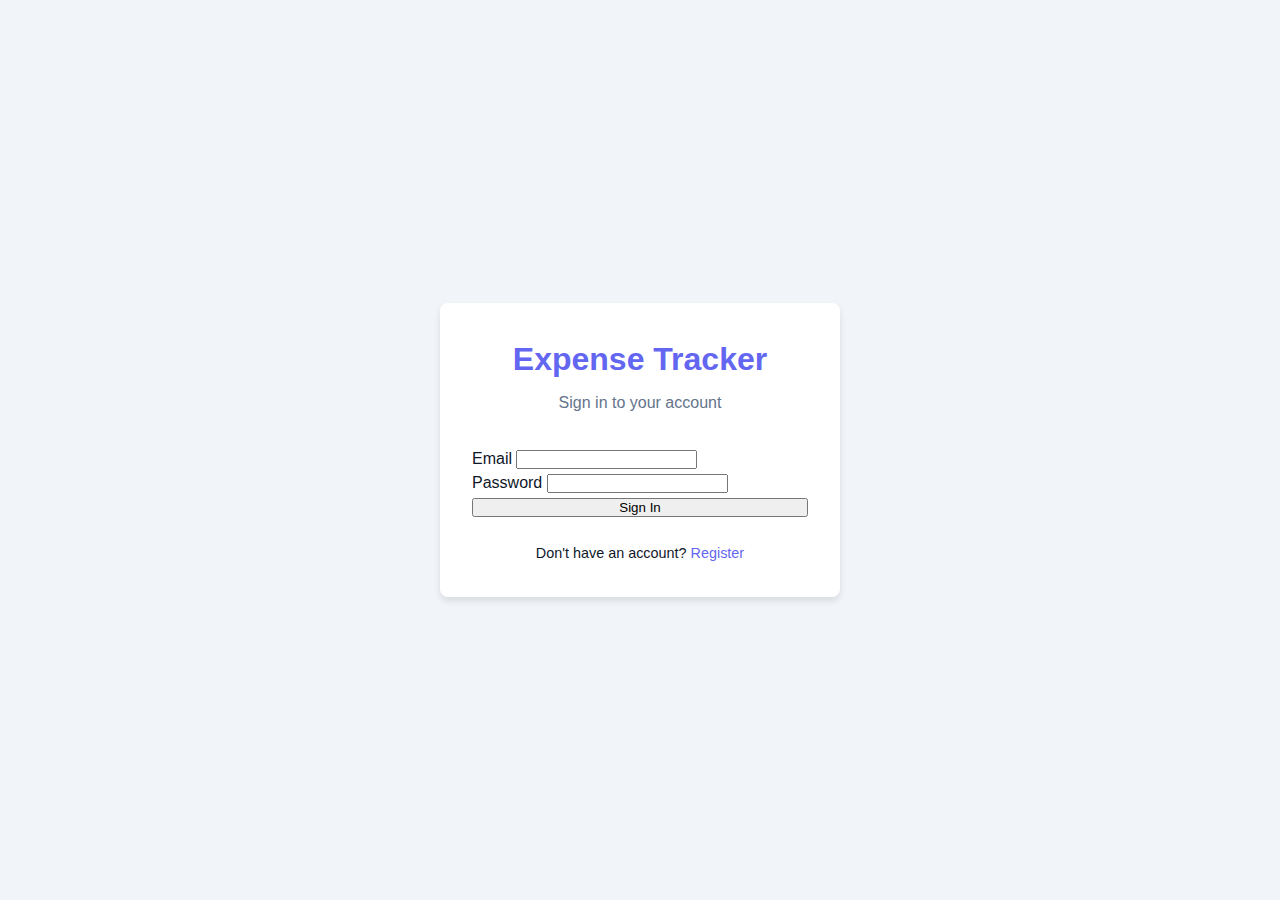
==== login.html @ 9810cb58 "Add settings, login/register, and profile pages" ====
<!DOCTYPE html>
<html lang="en">
<head>
  <meta charset="UTF-8">
  <meta name="viewport" content="width=device-width, initial-scale=1.0">
  <title>Login - Expense Tracker</title>
  <link rel="stylesheet" href="https://cdnjs.cloudflare.com/ajax/libs/font-awesome/6.4.0/css/all.min.css">
  <link rel="stylesheet" href="css/styles.css">
  <link rel="stylesheet" href="css/auth.css">
</head>
<body>
  <div class="auth-container">
    <div class="auth-card">
      <div class="auth-header">
        <h1>Expense Tracker</h1>
        <p>Sign in to your account</p>
      </div>
      <form id="login-form">
        <div class="form-group">
          <label for="email">Email</label>
          <input type="email" id="email" required>
        </div>
        <div class="form-group">
          <label for="password">Password</label>
          <input type="password" id="password" required>
        </div>
        <div class="form-actions">
          <button type="submit" class="btn btn-primary btn-block">Sign In</button>
        </div>
      </form>
      <div class="auth-footer">
        <p>Don't have an account? <a href="register.html">Register</a></p>
      </div>
    </div>
  </div>

  <div id="toast-container"></div>

  <script src="js/auth.js"></script>
</body>
</html>
---- css/styles.css ----
:root {
  --primary: #6366f1;
  --primary-hover: #4f46e5;
  --secondary: #e2e8f0;
  --danger: #ef4444;
  --danger-hover: #dc2626;
  --success: #10b981;
  --warning: #f59e0b;
  --background: #f1f5f9;
  --card-bg: #ffffff;
  --text-primary: #0f172a;
  --text-secondary: #64748b;
  --border-color: #e2e8f0;
  --income: #10b981;
  --expense: #ef4444;
  --income-light: rgba(16, 185, 129, 0.1);
  --expense-light: rgba(239, 68, 68, 0.1);
  --sidebar-bg: #0f172a;
  --sidebar-text: #e2e8f0;
  --sidebar-active: #6366f1;
  --sidebar-hover: #1e293b;
  --sidebar-border: #1e293b;
}

.dark-mode {
  --background: #0f172a;
  --card-bg: #1e293b;
  --text-primary: #f8fafc;
  --text-secondary: #94a3b8;
  --border-color: #334155;
  --sidebar-bg: #020617;
  --sidebar-hover: #0f172a;
  --sidebar-border: #1e293b;
}

* {
  margin: 0;
  padding: 0;
  box-sizing: border-box;
}

body {
  font-family: 'Inter', -apple-system, BlinkMacSystemFont, 'Segoe UI', Roboto, Oxygen, Ubuntu, Cantarell, 'Open Sans', 'Helvetica Neue', sans-serif;
  background-color: var(--background);
  color: var(--text-primary);
  line-height: 1.5;
}

/* ... keep existing code ... */

/* Profile and Settings Styles */
.settings-container {
  display: grid;
  gap: 1.5rem;
}

.settings-section {
  margin-bottom: 1.5rem;
}

.settings-section h3 {
  margin-bottom: 1rem;
  color: var(--text-primary);
  font-size: 1.25rem;
}

.profile-card, .settings-card {
  background-color: var(--card-bg);
  border-radius: 0.5rem;
  box-shadow: 0 1px 3px rgba(0, 0, 0, 0.1);
  padding: 1.5rem;
}

.profile-header {
  display: flex;
  align-items: center;
  margin-bottom: 1.5rem;
}

.profile-avatar {
  position: relative;
  width: 80px;
  height: 80px;
  border-radius: 50%;
  overflow: hidden;
  margin-right: 1.5rem;
}

.profile-avatar img {
  width: 100%;
  height: 100%;
  object-fit: cover;
}

.avatar-overlay {
  position: absolute;
  top: 0;
  left: 0;
  width: 100%;
  height: 100%;
  background-color: rgba(0, 0, 0, 0.5);
  display: flex;
  align-items: center;
  justify-content: center;
  opacity: 0;
  transition: opacity 0.2s ease;
}

.profile-avatar:hover .avatar-overlay {
  opacity: 1;
}

.avatar-upload-label {
  color: white;
  cursor: pointer;
  font-size: 1.25rem;
}

.profile-info h4 {
  font-size: 1.25rem;
  margin-bottom: 0.25rem;
}

.profile-info p {
  color: var(--text-secondary);
}

.profile-actions {
  display: flex;
  justify-content: flex-end;
}

.setting-item {
  display: flex;
  justify-content: space-between;
  align-items: center;
  padding: 1rem 0;
  border-bottom: 1px solid var(--border-color);
}

.setting-item:last-child {
  border-bottom: none;
}

.setting-info h4 {
  margin-bottom: 0.25rem;
}

.setting-info p {
  color: var(--text-secondary);
  font-size: 0.875rem;
}

.switch {
  position: relative;
  display: inline-block;
  width: 50px;
  height: 24px;
}

.switch input {
  opacity: 0;
  width: 0;
  height: 0;
}

.slider {
  position: absolute;
  cursor: pointer;
  top: 0;
  left: 0;
  right: 0;
  bottom: 0;
  background-color: var(--secondary);
  transition: .4s;
}

.slider:before {
  position: absolute;
  content: "";
  height: 18px;
  width: 18px;
  left: 3px;
  bottom: 3px;
  background-color: white;
  transition: .4s;
}

input:checked + .slider {
  background-color: var(--primary);
}

input:focus + .slider {
  box-shadow: 0 0 1px var(--primary);
}

input:checked + .slider:before {
  transform: translateX(26px);
}

.slider.round {
  border-radius: 24px;
}

.slider.round:before {
  border-radius: 50%;
}

.danger-zone {
  border-top: 1px dashed var(--danger);
  margin-top: 1rem;
  padding-top: 1rem;
}

select {
  padding: 0.5rem;
  border-radius: 0.25rem;
  border: 1px solid var(--border-color);
  background-color: var(--card-bg);
  color: var(--text-primary);
  font-size: 0.875rem;
}

.user-avatar {
  width: 40px;
  height: 40px;
  border-radius: 50%;
  overflow: hidden;
  cursor: pointer;
}

.user-avatar img {
  width: 100%;
  height: 100%;
  object-fit: cover;
}

/* Make sure modals are on top */
.modal {
  z-index: 1000;
}

/* Additional responsive styles */
@media (min-width: 768px) {
  .settings-container {
    grid-template-columns: 1fr;
  }
}

@media (min-width: 1024px) {
  .settings-container {
    grid-template-columns: 1fr 1fr;
  }
}
---- css/auth.css ----
.auth-container {
  display: flex;
  align-items: center;
  justify-content: center;
  min-height: 100vh;
  background-color: var(--background);
  padding: 1.5rem;
}

.auth-card {
  background-color: var(--card-bg);
  border-radius: 0.5rem;
  box-shadow: 0 4px 6px rgba(0, 0, 0, 0.1);
  width: 100%;
  max-width: 400px;
  padding: 2rem;
}

.auth-header {
  text-align: center;
  margin-bottom: 2rem;
}

.auth-header h1 {
  color: var(--primary);
  margin-bottom: 0.5rem;
}

.auth-header p {
  color: var(--text-secondary);
}

.auth-footer {
  text-align: center;
  margin-top: 1.5rem;
  font-size: 0.9rem;
}

.auth-footer a {
  color: var(--primary);
  text-decoration: none;
}

.auth-footer a:hover {
  text-decoration: underline;
}

.btn-block {
  width: 100%;
}

@media (max-width: 480px) {
  .auth-card {
    padding: 1.5rem;
  }
}
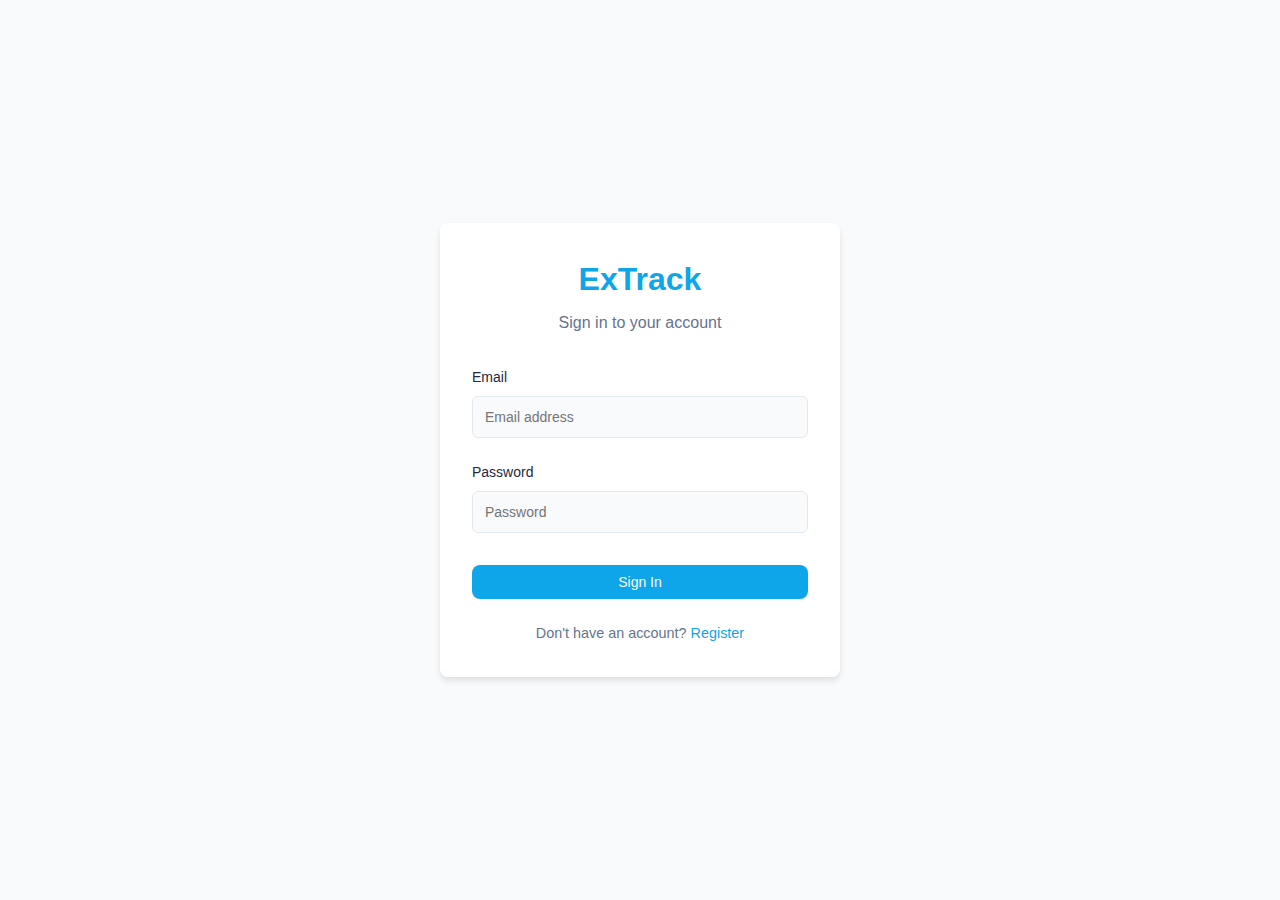
==== commit c18e34ae: "Extract frontend code" ====
--- a/login.html
+++ b/login.html
@@ -10,33 +10,38 @@
   <link rel="stylesheet" href="css/auth.css">
 </head>
 <body>
+  <!-- Toast container for notifications -->
+  <div id="toast-container"></div>
+  
   <div class="auth-container">
     <div class="auth-card">
       <div class="auth-header">
-        <h1>Expense Tracker</h1>
+        <h1>ExTrack</h1>
         <p>Sign in to your account</p>
       </div>
+      
       <form id="login-form">
         <div class="form-group">
           <label for="email">Email</label>
-          <input type="email" id="email" required>
+          <input type="email" id="email" placeholder="Email address" required>
         </div>
+        
         <div class="form-group">
           <label for="password">Password</label>
-          <input type="password" id="password" required>
+          <input type="password" id="password" placeholder="Password" required>
         </div>
+        
         <div class="form-actions">
           <button type="submit" class="btn btn-primary btn-block">Sign In</button>
         </div>
       </form>
+      
       <div class="auth-footer">
-        <p>Don't have an account? <a href="register.html">Register</a></p>
+        Don't have an account? <a href="register.html">Register</a>
       </div>
     </div>
   </div>
-
-  <div id="toast-container"></div>
-
+  
   <script src="js/auth.js"></script>
 </body>
 </html>
--- a/css/styles.css
+++ b/css/styles.css
@@ -1,39 +1,54 @@
 
+/* Variables */
 :root {
-  --primary: #6366f1;
-  --primary-hover: #4f46e5;
-  --secondary: #e2e8f0;
-  --danger: #ef4444;
-  --danger-hover: #dc2626;
-  --success: #10b981;
-  --warning: #f59e0b;
-  --background: #f1f5f9;
-  --card-bg: #ffffff;
-  --text-primary: #0f172a;
-  --text-secondary: #64748b;
-  --border-color: #e2e8f0;
+  --background: #f8fafc;
+  --foreground: #1e293b;
+  --primary: #0ea5e9;
+  --primary-foreground: #f8fafc;
+  --secondary: #f1f5f9;
+  --secondary-foreground: #1e293b;
+  --muted: #e2e8f0;
+  --muted-foreground: #64748b;
+  --accent: #f1f5f9;
+  --accent-foreground: #1e293b;
+  --destructive: #ef4444;
+  --destructive-foreground: #f8fafc;
+  --border: #e2e8f0;
+  --input: #e2e8f0;
+  --radius: 0.5rem;
+  --sidebar-width: 250px;
+  --sidebar-background: #f8fafc;
+  --sidebar-foreground: #64748b;
+  --sidebar-border: #e2e8f0;
+  --sidebar-accent: #f1f5f9;
+  --expense: #ef4444;
   --income: #10b981;
-  --expense: #ef4444;
-  --income-light: rgba(16, 185, 129, 0.1);
-  --expense-light: rgba(239, 68, 68, 0.1);
-  --sidebar-bg: #0f172a;
-  --sidebar-text: #e2e8f0;
-  --sidebar-active: #6366f1;
-  --sidebar-hover: #1e293b;
-  --sidebar-border: #1e293b;
-}
-
+  --balance: #6366f1;
+}
+
+/* Dark mode colors - will be toggled by JavaScript */
 .dark-mode {
   --background: #0f172a;
-  --card-bg: #1e293b;
-  --text-primary: #f8fafc;
-  --text-secondary: #94a3b8;
-  --border-color: #334155;
-  --sidebar-bg: #020617;
-  --sidebar-hover: #0f172a;
+  --foreground: #f8fafc;
+  --primary: #0ea5e9;
+  --primary-foreground: #f8fafc;
+  --secondary: #1e293b;
+  --secondary-foreground: #f8fafc;
+  --muted: #334155;
+  --muted-foreground: #94a3b8;
+  --accent: #1e293b;
+  --accent-foreground: #f8fafc;
+  --destructive: #ef4444;
+  --destructive-foreground: #f8fafc;
+  --border: #1e293b;
+  --input: #1e293b;
+  --sidebar-background: #0f172a;
+  --sidebar-foreground: #94a3b8;
   --sidebar-border: #1e293b;
-}
-
+  --sidebar-accent: #1e293b;
+}
+
+/* Reset */
 * {
   margin: 0;
   padding: 0;
@@ -41,37 +56,1123 @@
 }
 
 body {
-  font-family: 'Inter', -apple-system, BlinkMacSystemFont, 'Segoe UI', Roboto, Oxygen, Ubuntu, Cantarell, 'Open Sans', 'Helvetica Neue', sans-serif;
+  font-family: -apple-system, BlinkMacSystemFont, "Segoe UI", Roboto, "Helvetica Neue", Arial, sans-serif;
   background-color: var(--background);
+  color: var(--foreground);
+  line-height: 1.5;
+}
+
+a {
+  color: inherit;
+  text-decoration: none;
+}
+
+/* Layout */
+.app-container {
+  display: flex;
+  min-height: 100vh;
+}
+
+.sidebar {
+  position: fixed;
+  width: var(--sidebar-width);
+  height: 100vh;
+  background-color: var(--sidebar-background);
+  border-right: 1px solid var(--sidebar-border);
+  display: flex;
+  flex-direction: column;
+  transition: transform 0.3s ease;
+  z-index: 50;
+}
+
+.sidebar-header {
+  height: 4rem;
+  display: flex;
+  align-items: center;
+  justify-content: center;
+  border-bottom: 1px solid var(--sidebar-border);
+}
+
+.app-title {
+  font-size: 1.5rem;
+  font-weight: bold;
+  color: var(--primary);
+}
+
+.sidebar-nav {
+  flex: 1;
+  padding: 1rem 0;
+  overflow-y: auto;
+}
+
+.nav-item {
+  display: flex;
+  align-items: center;
+  padding: 0.75rem 1.5rem;
+  margin: 0.25rem 0.5rem;
+  border-radius: var(--radius);
+  color: var(--sidebar-foreground);
+  transition: background-color 0.2s, color 0.2s;
+}
+
+.nav-item:hover {
+  background-color: var(--sidebar-accent);
+}
+
+.nav-item.active {
+  background-color: var(--primary);
+  color: var(--primary-foreground);
+}
+
+.nav-item i {
+  margin-right: 0.75rem;
+  width: 1.25rem;
+  text-align: center;
+}
+
+.sidebar-footer {
+  padding: 1rem;
+  border-top: 1px solid var(--sidebar-border);
+}
+
+.footer-item {
+  display: flex;
+  align-items: center;
+  padding: 0.75rem;
+  margin: 0.25rem 0;
+  border-radius: var(--radius);
+  color: var(--sidebar-foreground);
+  transition: background-color 0.2s;
+}
+
+.footer-item:hover {
+  background-color: var(--sidebar-accent);
+}
+
+.footer-item i {
+  margin-right: 0.75rem;
+  width: 1.25rem;
+  text-align: center;
+}
+
+.main-content {
+  flex: 1;
+  margin-left: var(--sidebar-width);
+  transition: margin-left 0.3s ease;
+}
+
+.mobile-menu-toggle {
+  display: none;
+  position: fixed;
+  top: 1rem;
+  left: 1rem;
+  width: 2.5rem;
+  height: 2.5rem;
+  background-color: var(--background);
+  border: 1px solid var(--border);
+  border-radius: var(--radius);
+  z-index: 40;
+  cursor: pointer;
+}
+
+/* Pages */
+.page-container {
+  padding: 2rem;
+}
+
+.page {
+  display: none;
+}
+
+.page.active {
+  display: block;
+  animation: fadeIn 0.3s ease;
+}
+
+.page-header {
+  display: flex;
+  justify-content: space-between;
+  align-items: center;
+  margin-bottom: 2rem;
+}
+
+.page-header h1 {
+  font-size: 2rem;
+  font-weight: bold;
+}
+
+.subtitle {
+  color: var(--muted-foreground);
+  margin-top: 0.5rem;
+}
+
+/* Buttons */
+.btn {
+  display: inline-flex;
+  align-items: center;
+  justify-content: center;
+  border-radius: var(--radius);
+  padding: 0.5rem 1rem;
+  font-size: 0.875rem;
+  font-weight: 500;
+  cursor: pointer;
+  transition: background-color 0.2s, border-color 0.2s, color 0.2s;
+  border: 1px solid transparent;
+}
+
+.btn i {
+  margin-right: 0.5rem;
+}
+
+.btn-primary {
+  background-color: var(--primary);
+  color: var(--primary-foreground);
+}
+
+.btn-primary:hover {
+  background-color: var(--primary);
+  filter: brightness(90%);
+}
+
+.btn-secondary {
+  background-color: var(--secondary);
+  color: var(--secondary-foreground);
+}
+
+.btn-secondary:hover {
+  background-color: var(--secondary);
+  filter: brightness(90%);
+}
+
+.btn-outline {
+  background-color: transparent;
+  border-color: var(--border);
+  color: var(--foreground);
+}
+
+.btn-outline:hover {
+  background-color: var(--accent);
+}
+
+.btn-danger {
+  background-color: var(--destructive);
+  color: var(--destructive-foreground);
+}
+
+.btn-danger:hover {
+  background-color: var(--destructive);
+  filter: brightness(90%);
+}
+
+/* Dashboard */
+.dashboard-summary {
+  display: grid;
+  grid-template-columns: repeat(auto-fit, minmax(300px, 1fr));
+  gap: 1.5rem;
+  margin-bottom: 2rem;
+}
+
+.summary-card {
+  display: flex;
+  align-items: center;
+  padding: 1.5rem;
+  background-color: white;
+  border-radius: var(--radius);
+  box-shadow: 0 1px 3px rgba(0, 0, 0, 0.1);
+}
+
+.card-icon {
+  display: flex;
+  align-items: center;
+  justify-content: center;
+  width: 3rem;
+  height: 3rem;
+  border-radius: 50%;
+  margin-right: 1rem;
+}
+
+.income-icon {
+  background-color: rgba(16, 185, 129, 0.1);
+  color: var(--income);
+}
+
+.expense-icon {
+  background-color: rgba(239, 68, 68, 0.1);
+  color: var(--expense);
+}
+
+.balance-icon {
+  background-color: rgba(99, 102, 241, 0.1);
+  color: var(--balance);
+}
+
+.card-content h3 {
+  font-size: 0.875rem;
+  font-weight: 500;
+  color: var(--muted-foreground);
+}
+
+.amount {
+  font-size: 1.5rem;
+  font-weight: bold;
+  margin: 0.25rem 0;
+}
+
+.period {
+  font-size: 0.75rem;
+  color: var(--muted-foreground);
+}
+
+.dashboard-charts {
+  display: grid;
+  grid-template-columns: repeat(auto-fit, minmax(400px, 1fr));
+  gap: 1.5rem;
+  margin-bottom: 2rem;
+}
+
+.chart-container {
+  background-color: white;
+  padding: 1.5rem;
+  border-radius: var(--radius);
+  box-shadow: 0 1px 3px rgba(0, 0, 0, 0.1);
+}
+
+.chart-container h3 {
+  margin-bottom: 1rem;
+  font-weight: 600;
+}
+
+.section-header {
+  display: flex;
+  justify-content: space-between;
+  align-items: center;
+  margin-bottom: 1rem;
+}
+
+.section-header h3 {
+  font-size: 1.25rem;
+  font-weight: 600;
+}
+
+.view-all {
+  color: var(--primary);
+  font-size: 0.875rem;
+  font-weight: 500;
+}
+
+.view-all:hover {
+  text-decoration: underline;
+}
+
+.recent-transactions {
+  background-color: white;
+  padding: 1.5rem;
+  border-radius: var(--radius);
+  box-shadow: 0 1px 3px rgba(0, 0, 0, 0.1);
+}
+
+.transactions-list {
+  margin-top: 1rem;
+}
+
+.transaction-item {
+  display: flex;
+  align-items: center;
+  padding: 1rem 0;
+  border-bottom: 1px solid var(--border);
+}
+
+.transaction-item:last-child {
+  border-bottom: none;
+}
+
+.transaction-category {
+  width: 2.5rem;
+  height: 2.5rem;
+  display: flex;
+  align-items: center;
+  justify-content: center;
+  border-radius: 50%;
+  margin-right: 1rem;
+}
+
+.transaction-details {
+  flex: 1;
+}
+
+.transaction-title {
+  font-weight: 500;
+}
+
+.transaction-date {
+  font-size: 0.75rem;
+  color: var(--muted-foreground);
+}
+
+.transaction-amount {
+  font-weight: 600;
+}
+
+.income-amount {
+  color: var(--income);
+}
+
+.expense-amount {
+  color: var(--expense);
+}
+
+/* Transactions Page */
+.filters {
+  display: flex;
+  flex-wrap: wrap;
+  gap: 1rem;
+  margin-bottom: 1.5rem;
+  padding: 1rem;
+  background-color: white;
+  border-radius: var(--radius);
+  box-shadow: 0 1px 3px rgba(0, 0, 0, 0.1);
+}
+
+.filter-group {
+  display: flex;
+  flex-direction: column;
+}
+
+.filter-group label {
+  font-size: 0.75rem;
+  font-weight: 500;
+  margin-bottom: 0.25rem;
+  color: var(--muted-foreground);
+}
+
+.filter-group input, .filter-group select {
+  padding: 0.5rem;
+  border-radius: var(--radius);
+  border: 1px solid var(--border);
+  background-color: var(--background);
+  min-width: 150px;
+}
+
+.transactions-container {
+  background-color: white;
+  border-radius: var(--radius);
+  box-shadow: 0 1px 3px rgba(0, 0, 0, 0.1);
+  overflow: hidden;
+}
+
+.transactions-table {
+  width: 100%;
+  border-collapse: collapse;
+}
+
+.transactions-table th, .transactions-table td {
+  padding: 1rem;
+  text-align: left;
+  border-bottom: 1px solid var(--border);
+}
+
+.transactions-table th {
+  font-weight: 500;
+  color: var(--muted-foreground);
+  background-color: var(--secondary);
+}
+
+.transaction-actions {
+  display: flex;
+  gap: 0.5rem;
+}
+
+.action-btn {
+  width: 2rem;
+  height: 2rem;
+  display: flex;
+  align-items: center;
+  justify-content: center;
+  border-radius: var(--radius);
+  cursor: pointer;
+  transition: background-color 0.2s;
+}
+
+.action-btn:hover {
+  background-color: var(--accent);
+}
+
+.edit-btn {
+  color: var(--primary);
+}
+
+.delete-btn {
+  color: var(--destructive);
+}
+
+/* Categories Page */
+.categories-container {
+  display: grid;
+  grid-template-columns: repeat(auto-fit, minmax(300px, 1fr));
+  gap: 2rem;
+}
+
+.category-type h2 {
+  margin-bottom: 1rem;
+  font-weight: 600;
+}
+
+.categories-grid {
+  display: grid;
+  grid-template-columns: repeat(auto-fill, minmax(150px, 1fr));
+  gap: 1rem;
+}
+
+.category-card {
+  position: relative;
+  display: flex;
+  flex-direction: column;
+  align-items: center;
+  padding: 1.5rem;
+  background-color: white;
+  border-radius: var(--radius);
+  box-shadow: 0 1px 3px rgba(0, 0, 0, 0.1);
+}
+
+.category-icon {
+  display: flex;
+  align-items: center;
+  justify-content: center;
+  width: 3rem;
+  height: 3rem;
+  border-radius: 50%;
+  margin-bottom: 0.75rem;
+}
+
+.category-name {
+  font-weight: 500;
+  text-align: center;
+}
+
+.category-actions {
+  position: absolute;
+  top: 0.5rem;
+  right: 0.5rem;
+  display: flex;
+  gap: 0.25rem;
+}
+
+.category-actions button {
+  width: 1.5rem;
+  height: 1.5rem;
+  display: flex;
+  align-items: center;
+  justify-content: center;
+  background-color: transparent;
+  border: none;
+  border-radius: var(--radius);
+  cursor: pointer;
+  color: var(--muted-foreground);
+  transition: background-color 0.2s, color 0.2s;
+}
+
+.category-actions button:hover {
+  background-color: var(--accent);
+  color: var(--foreground);
+}
+
+/* Budgets Page */
+.budgets-container {
+  display: grid;
+  grid-template-columns: repeat(auto-fill, minmax(300px, 1fr));
+  gap: 1.5rem;
+}
+
+.budget-card {
+  display: flex;
+  flex-direction: column;
+  background-color: white;
+  border-radius: var(--radius);
+  box-shadow: 0 1px 3px rgba(0, 0, 0, 0.1);
+  overflow: hidden;
+}
+
+.budget-header {
+  display: flex;
+  justify-content: space-between;
+  align-items: flex-start;
+  padding: 1.5rem 1.5rem 0.5rem;
+}
+
+.budget-title {
+  font-weight: 600;
+}
+
+.budget-period {
+  font-size: 0.75rem;
+  color: var(--muted-foreground);
+}
+
+.budget-content {
+  padding: 0.5rem 1.5rem 1.5rem;
+}
+
+.budget-progress {
+  margin: 0.5rem 0 1rem;
+}
+
+.progress-info {
+  display: flex;
+  justify-content: space-between;
+  font-size: 0.875rem;
+  margin-bottom: 0.5rem;
+}
+
+.progress-bar {
+  height: 0.5rem;
+  background-color: var(--muted);
+  border-radius: 1rem;
+  overflow: hidden;
+}
+
+.progress-value {
+  height: 100%;
+  background-color: var(--primary);
+  transition: width 0.3s ease;
+}
+
+.budget-progress.warning .progress-value {
+  background-color: #f59e0b;
+}
+
+.budget-progress.danger .progress-value {
+  background-color: var(--destructive);
+}
+
+.budget-footer {
+  display: flex;
+  justify-content: space-between;
+  padding: 1rem 1.5rem;
+  border-top: 1px solid var(--border);
+  font-size: 0.875rem;
+}
+
+.remaining-label {
+  color: var(--muted-foreground);
+}
+
+.remaining-value {
+  font-weight: 500;
+}
+
+.remaining-value.danger {
+  color: var(--destructive);
+}
+
+.budget-alert {
+  display: flex;
+  align-items: center;
+  padding: 0.75rem 1.5rem;
+  gap: 0.5rem;
+  background-color: rgba(239, 68, 68, 0.1);
+  color: var(--destructive);
+  font-size: 0.75rem;
+  border-top: 1px solid rgba(239, 68, 68, 0.2);
+}
+
+/* Reports Page */
+.report-actions {
+  display: flex;
+  align-items: center;
+  gap: 1rem;
+}
+
+.date-picker {
+  display: flex;
+  align-items: center;
+  background-color: white;
+  border-radius: var(--radius);
+  padding: 0.5rem;
+  box-shadow: 0 1px 3px rgba(0, 0, 0, 0.1);
+}
+
+.date-picker button {
+  background: transparent;
+  border: none;
+  cursor: pointer;
+  width: 2rem;
+  height: 2rem;
+  display: flex;
+  align-items: center;
+  justify-content: center;
+  color: var(--muted-foreground);
+}
+
+.date-picker button:hover {
+  color: var(--foreground);
+  background-color: var(--accent);
+  border-radius: var(--radius);
+}
+
+#current-month {
+  margin: 0 0.5rem;
+  font-weight: 500;
+}
+
+.reports-container {
+  display: grid;
+  grid-template-columns: repeat(auto-fit, minmax(400px, 1fr));
+  gap: 1.5rem;
+}
+
+.report-section {
+  background-color: white;
+  padding: 1.5rem;
+  border-radius: var(--radius);
+  box-shadow: 0 1px 3px rgba(0, 0, 0, 0.1);
+}
+
+.report-section h2 {
+  margin-bottom: 1rem;
+  font-weight: 600;
+}
+
+/* Modals */
+.modal {
+  display: none;
+  position: fixed;
+  top: 0;
+  left: 0;
+  right: 0;
+  bottom: 0;
+  background-color: rgba(0, 0, 0, 0.5);
+  align-items: center;
+  justify-content: center;
+  z-index: 100;
+  padding: 1rem;
+}
+
+.modal.show {
+  display: flex;
+  animation: fadeIn 0.3s ease;
+}
+
+.modal-content {
+  background-color: white;
+  border-radius: var(--radius);
+  width: 100%;
+  max-width: 500px;
+  max-height: 90vh;
+  overflow-y: auto;
+  box-shadow: 0 10px 25px rgba(0, 0, 0, 0.1);
+}
+
+.modal-header {
+  display: flex;
+  justify-content: space-between;
+  align-items: center;
+  padding: 1.5rem;
+  border-bottom: 1px solid var(--border);
+}
+
+.modal-header h2 {
+  font-size: 1.25rem;
+  font-weight: 600;
+}
+
+.close-modal {
+  background: none;
+  border: none;
+  font-size: 1.5rem;
+  cursor: pointer;
+  color: var(--muted-foreground);
+}
+
+.close-modal:hover {
+  color: var(--foreground);
+}
+
+.modal-body {
+  padding: 1.5rem;
+}
+
+.form-group {
+  margin-bottom: 1.5rem;
+}
+
+.form-group label {
+  display: block;
+  margin-bottom: 0.5rem;
+  font-size: 0.875rem;
+  font-weight: 500;
+}
+
+.form-group input, .form-group select, .form-group textarea {
+  width: 100%;
+  padding: 0.75rem;
+  border-radius: var(--radius);
+  border: 1px solid var(--border);
+  background-color: var(--background);
+  font-size: 0.875rem;
+}
+
+.form-group textarea {
+  min-height: 100px;
+  resize: vertical;
+}
+
+.tab-selector {
+  display: flex;
+  border-radius: var(--radius);
+  overflow: hidden;
+}
+
+.tab {
+  flex: 1;
+  text-align: center;
+  padding: 0.75rem;
+  background-color: var(--muted);
+  border: none;
+  cursor: pointer;
+  transition: background-color 0.2s, color 0.2s;
+  font-size: 0.875rem;
+  font-weight: 500;
+  color: var(--muted-foreground);
+}
+
+.tab.active {
+  background-color: var(--primary);
+  color: var(--primary-foreground);
+}
+
+.icon-selector {
+  display: grid;
+  grid-template-columns: repeat(4, 1fr);
+  gap: 0.5rem;
+  margin-top: 0.5rem;
+}
+
+.icon-option {
+  display: flex;
+  align-items: center;
+  justify-content: center;
+  width: 3rem;
+  height: 3rem;
+  border-radius: var(--radius);
+  border: 1px solid var(--border);
+  cursor: pointer;
+  transition: border-color 0.2s, background-color 0.2s;
+}
+
+.icon-option:hover {
+  background-color: var(--accent);
+}
+
+.icon-option.selected {
+  border-color: var(--primary);
+  background-color: rgba(14, 165, 233, 0.1);
+}
+
+.form-actions {
+  display: flex;
+  justify-content: flex-end;
+  gap: 1rem;
+  margin-top: 2rem;
+}
+
+/* Toast Notifications */
+#toast-container {
+  position: fixed;
+  top: 1rem;
+  right: 1rem;
+  z-index: 9999;
+  display: flex;
+  flex-direction: column;
+  gap: 0.5rem;
+  max-width: 350px;
+}
+
+.toast {
+  display: flex;
+  background-color: var(--card-bg);
+  border-radius: 0.5rem;
+  box-shadow: 0 4px 10px rgba(0, 0, 0, 0.1);
+  padding: 1rem;
+  margin-bottom: 0.5rem;
+  animation: slide-in 0.3s ease-out forwards;
+  pointer-events: auto;
+  overflow: hidden;
+  border-left: 4px solid var(--primary);
+}
+
+.toast.success {
+  border-left-color: var(--success);
+}
+
+.toast.error {
+  border-left-color: var(--danger);
+}
+
+.toast.info {
+  border-left-color: var(--primary);
+}
+
+.toast-icon {
+  display: flex;
+  align-items: center;
+  justify-content: center;
+  margin-right: 0.75rem;
+  font-size: 1.5rem;
+}
+
+.toast.success .toast-icon {
+  color: var(--success);
+}
+
+.toast.error .toast-icon {
+  color: var(--danger);
+}
+
+.toast.info .toast-icon {
+  color: var(--primary);
+}
+
+.toast-content {
+  flex: 1;
+}
+
+.toast-title {
+  font-weight: 600;
+  margin-bottom: 0.25rem;
   color: var(--text-primary);
-  line-height: 1.5;
-}
-
-/* ... keep existing code ... */
-
-/* Profile and Settings Styles */
+}
+
+.toast-message {
+  color: var(--text-secondary);
+  font-size: 0.875rem;
+}
+
+.toast-close {
+  background: transparent;
+  border: none;
+  color: var(--text-secondary);
+  cursor: pointer;
+  font-size: 1.25rem;
+  padding: 0;
+  margin-left: 0.5rem;
+  display: flex;
+  align-items: center;
+  justify-content: center;
+}
+
+.toast-close:hover {
+  color: var(--text-primary);
+}
+
+.fade-out {
+  animation: fade-out 0.3s ease-out forwards;
+}
+
+@keyframes slide-in {
+  from {
+    transform: translateX(100%);
+    opacity: 0;
+  }
+  to {
+    transform: translateX(0);
+    opacity: 1;
+  }
+}
+
+@keyframes fade-out {
+  from {
+    opacity: 1;
+  }
+  to {
+    opacity: 0;
+  }
+}
+
+/* Empty States */
+.empty-state {
+  display: flex;
+  flex-direction: column;
+  align-items: center;
+  justify-content: center;
+  padding: 3rem;
+  text-align: center;
+}
+
+.empty-state i {
+  font-size: 3rem;
+  color: var(--muted);
+  margin-bottom: 1rem;
+}
+
+.empty-state p {
+  font-size: 1.125rem;
+  font-weight: 500;
+  color: var(--muted-foreground);
+  margin-bottom: 1.5rem;
+}
+
+.empty-description {
+  font-size: 0.875rem !important;
+  font-weight: normal !important;
+  margin-top: -1rem !important;
+  margin-bottom: 1.5rem !important;
+}
+
+/* Animations */
+@keyframes fadeIn {
+  from {
+    opacity: 0;
+  }
+  to {
+    opacity: 1;
+  }
+}
+
+@keyframes slideIn {
+  from {
+    transform: translateY(1rem);
+    opacity: 0;
+  }
+  to {
+    transform: translateY(0);
+    opacity: 1;
+  }
+}
+
+/* Media Queries for Responsive Design */
+@media (max-width: 1024px) {
+  .dashboard-charts, .reports-container {
+    grid-template-columns: 1fr;
+  }
+}
+
+@media (max-width: 768px) {
+  .sidebar {
+    transform: translateX(-100%);
+  }
+  
+  .sidebar.open {
+    transform: translateX(0);
+  }
+  
+  .main-content {
+    margin-left: 0;
+  }
+  
+  .mobile-menu-toggle {
+    display: flex;
+    align-items: center;
+    justify-content: center;
+  }
+  
+  .page-container {
+    padding: 1rem;
+    padding-top: 3.5rem;
+  }
+  
+  .dashboard-summary {
+    grid-template-columns: 1fr;
+  }
+  
+  .filters {
+    flex-direction: column;
+  }
+  
+  .transactions-table th:nth-child(3),
+  .transactions-table td:nth-child(3) {
+    display: none;
+  }
+  
+  .categories-container,
+  .budgets-container {
+    grid-template-columns: 1fr;
+  }
+}
+
+@media (max-width: 480px) {
+  .page-header {
+    flex-direction: column;
+    align-items: flex-start;
+    gap: 1rem;
+  }
+  
+  .report-actions {
+    flex-direction: column;
+    align-items: flex-start;
+    gap: 1rem;
+  }
+  
+  .transactions-table th:nth-child(4),
+  .transactions-table td:nth-child(4) {
+    display: none;
+  }
+}
+
+/* Badge */
+.badge {
+  display: inline-flex;
+  align-items: center;
+  gap: 0.25rem;
+  padding: 0.25rem 0.5rem;
+  border-radius: 0.25rem;
+  font-size: 0.75rem;
+  font-weight: 500;
+}
+
+/* User Info */
+.user-profile {
+  display: flex;
+  align-items: center;
+}
+
+.user-avatar {
+  width: 2.5rem;
+  height: 2.5rem;
+  border-radius: 50%;
+  overflow: hidden;
+  margin-right: 0.75rem;
+}
+
+.user-avatar img {
+  width: 100%;
+  height: 100%;
+  object-fit: cover;
+}
+
+.user-info {
+  display: flex;
+  flex-direction: column;
+}
+
+#user-name {
+  font-weight: 500;
+}
+
+#user-email {
+  font-size: 0.75rem;
+  color: var(--muted-foreground);
+}
+
+/* Settings page */
 .settings-container {
   display: grid;
-  gap: 1.5rem;
-}
-
-.settings-section {
-  margin-bottom: 1.5rem;
-}
-
-.settings-section h3 {
-  margin-bottom: 1rem;
-  color: var(--text-primary);
-  font-size: 1.25rem;
+  grid-template-columns: repeat(auto-fit, minmax(300px, 1fr));
+  gap: 2rem;
 }
 
 .profile-card, .settings-card {
-  background-color: var(--card-bg);
-  border-radius: 0.5rem;
+  background-color: white;
+  border-radius: var(--radius);
   box-shadow: 0 1px 3px rgba(0, 0, 0, 0.1);
   padding: 1.5rem;
 }
 
+.settings-card h3 {
+  font-size: 1.25rem;
+  font-weight: 600;
+  margin-bottom: 1.5rem;
+}
+
 .profile-header {
   display: flex;
   align-items: center;
@@ -80,8 +1181,8 @@
 
 .profile-avatar {
   position: relative;
-  width: 80px;
-  height: 80px;
+  width: 5rem;
+  height: 5rem;
   border-radius: 50%;
   overflow: hidden;
   margin-right: 1.5rem;
@@ -114,7 +1215,6 @@
 .avatar-upload-label {
   color: white;
   cursor: pointer;
-  font-size: 1.25rem;
 }
 
 .profile-info h4 {
@@ -122,21 +1222,12 @@
   margin-bottom: 0.25rem;
 }
 
-.profile-info p {
-  color: var(--text-secondary);
-}
-
-.profile-actions {
-  display: flex;
-  justify-content: flex-end;
-}
-
 .setting-item {
   display: flex;
   justify-content: space-between;
   align-items: center;
   padding: 1rem 0;
-  border-bottom: 1px solid var(--border-color);
+  border-bottom: 1px solid var(--border);
 }
 
 .setting-item:last-child {
@@ -148,15 +1239,15 @@
 }
 
 .setting-info p {
-  color: var(--text-secondary);
   font-size: 0.875rem;
+  color: var(--muted-foreground);
 }
 
 .switch {
   position: relative;
   display: inline-block;
-  width: 50px;
-  height: 24px;
+  width: 3.5rem;
+  height: 1.75rem;
 }
 
 .switch input {
@@ -172,84 +1263,71 @@
   left: 0;
   right: 0;
   bottom: 0;
-  background-color: var(--secondary);
+  background-color: var(--muted);
   transition: .4s;
+  border-radius: 1.75rem;
 }
 
 .slider:before {
   position: absolute;
   content: "";
-  height: 18px;
-  width: 18px;
-  left: 3px;
-  bottom: 3px;
+  height: 1.25rem;
+  width: 1.25rem;
+  left: 0.25rem;
+  bottom: 0.25rem;
   background-color: white;
   transition: .4s;
+  border-radius: 50%;
 }
 
 input:checked + .slider {
   background-color: var(--primary);
 }
 
-input:focus + .slider {
-  box-shadow: 0 0 1px var(--primary);
-}
-
 input:checked + .slider:before {
-  transform: translateX(26px);
-}
-
-.slider.round {
-  border-radius: 24px;
-}
-
-.slider.round:before {
-  border-radius: 50%;
+  transform: translateX(1.75rem);
 }
 
 .danger-zone {
-  border-top: 1px dashed var(--danger);
-  margin-top: 1rem;
-  padding-top: 1rem;
-}
-
-select {
-  padding: 0.5rem;
-  border-radius: 0.25rem;
-  border: 1px solid var(--border-color);
-  background-color: var(--card-bg);
-  color: var(--text-primary);
+  border-top: 1px dashed var(--destructive);
+  margin-top: 1.5rem;
+  padding-top: 1.5rem;
+}
+
+.danger-zone h4 {
+  font-size: 1rem;
+  font-weight: 600;
+  margin-bottom: 0.5rem;
+  color: var(--destructive);
+}
+
+.danger-zone p {
   font-size: 0.875rem;
-}
-
-.user-avatar {
-  width: 40px;
-  height: 40px;
-  border-radius: 50%;
-  overflow: hidden;
-  cursor: pointer;
-}
-
-.user-avatar img {
+  color: var(--muted-foreground);
+  margin-bottom: 1rem;
+}
+
+/* Fix for dark mode */
+.dark-mode .modal-content,
+.dark-mode .summary-card,
+.dark-mode .chart-container,
+.dark-mode .recent-transactions,
+.dark-mode .filters,
+.dark-mode .transactions-container,
+.dark-mode .category-card,
+.dark-mode .budget-card,
+.dark-mode .report-section,
+.dark-mode .profile-card,
+.dark-mode .settings-card,
+.dark-mode .date-picker {
+  background-color: var(--secondary);
+}
+
+.dark-mode .toast {
+  background-color: var(--secondary);
+  color: var(--foreground);
+}
+
+.btn-block {
   width: 100%;
-  height: 100%;
-  object-fit: cover;
-}
-
-/* Make sure modals are on top */
-.modal {
-  z-index: 1000;
-}
-
-/* Additional responsive styles */
-@media (min-width: 768px) {
-  .settings-container {
-    grid-template-columns: 1fr;
-  }
-}
-
-@media (min-width: 1024px) {
-  .settings-container {
-    grid-template-columns: 1fr 1fr;
-  }
-}
+}
--- a/css/auth.css
+++ b/css/auth.css
@@ -9,7 +9,7 @@
 }
 
 .auth-card {
-  background-color: var(--card-bg);
+  background-color: white;
   border-radius: 0.5rem;
   box-shadow: 0 4px 6px rgba(0, 0, 0, 0.1);
   width: 100%;
@@ -25,16 +25,50 @@
 .auth-header h1 {
   color: var(--primary);
   margin-bottom: 0.5rem;
+  font-size: 2rem;
+  font-weight: bold;
 }
 
 .auth-header p {
-  color: var(--text-secondary);
+  color: var(--muted-foreground);
+}
+
+.form-group {
+  margin-bottom: 1.5rem;
+}
+
+.form-group label {
+  display: block;
+  margin-bottom: 0.5rem;
+  font-weight: 500;
+  color: var(--foreground);
+}
+
+.form-group input {
+  width: 100%;
+  padding: 0.75rem;
+  border: 1px solid var(--border);
+  border-radius: 0.375rem;
+  background-color: var(--background);
+  color: var(--foreground);
+  transition: border-color 0.2s, box-shadow 0.2s;
+}
+
+.form-group input:focus {
+  outline: none;
+  border-color: var(--primary);
+  box-shadow: 0 0 0 3px rgba(14, 165, 233, 0.1);
+}
+
+.form-actions {
+  margin-top: 2rem;
 }
 
 .auth-footer {
   text-align: center;
   margin-top: 1.5rem;
   font-size: 0.9rem;
+  color: var(--muted-foreground);
 }
 
 .auth-footer a {
@@ -46,12 +80,38 @@
   text-decoration: underline;
 }
 
-.btn-block {
-  width: 100%;
+/* Dark mode */
+.dark-mode .auth-card {
+  background-color: var(--secondary);
 }
 
-@media (max-width: 480px) {
-  .auth-card {
-    padding: 1.5rem;
-  }
+.dark-mode .auth-header h1 {
+  color: var(--primary);
 }
+
+.dark-mode .auth-header p {
+  color: var(--muted-foreground);
+}
+
+.dark-mode .form-group label {
+  color: var(--foreground);
+}
+
+.dark-mode .form-group input {
+  background-color: var(--secondary);
+  border-color: var(--border);
+  color: var(--foreground);
+}
+
+.dark-mode .form-group input:focus {
+  border-color: var(--primary);
+  box-shadow: 0 0 0 3px rgba(14, 165, 233, 0.2);
+}
+
+.dark-mode .auth-footer {
+  color: var(--muted-foreground);
+}
+
+.dark-mode .auth-footer a {
+  color: var(--primary);
+}
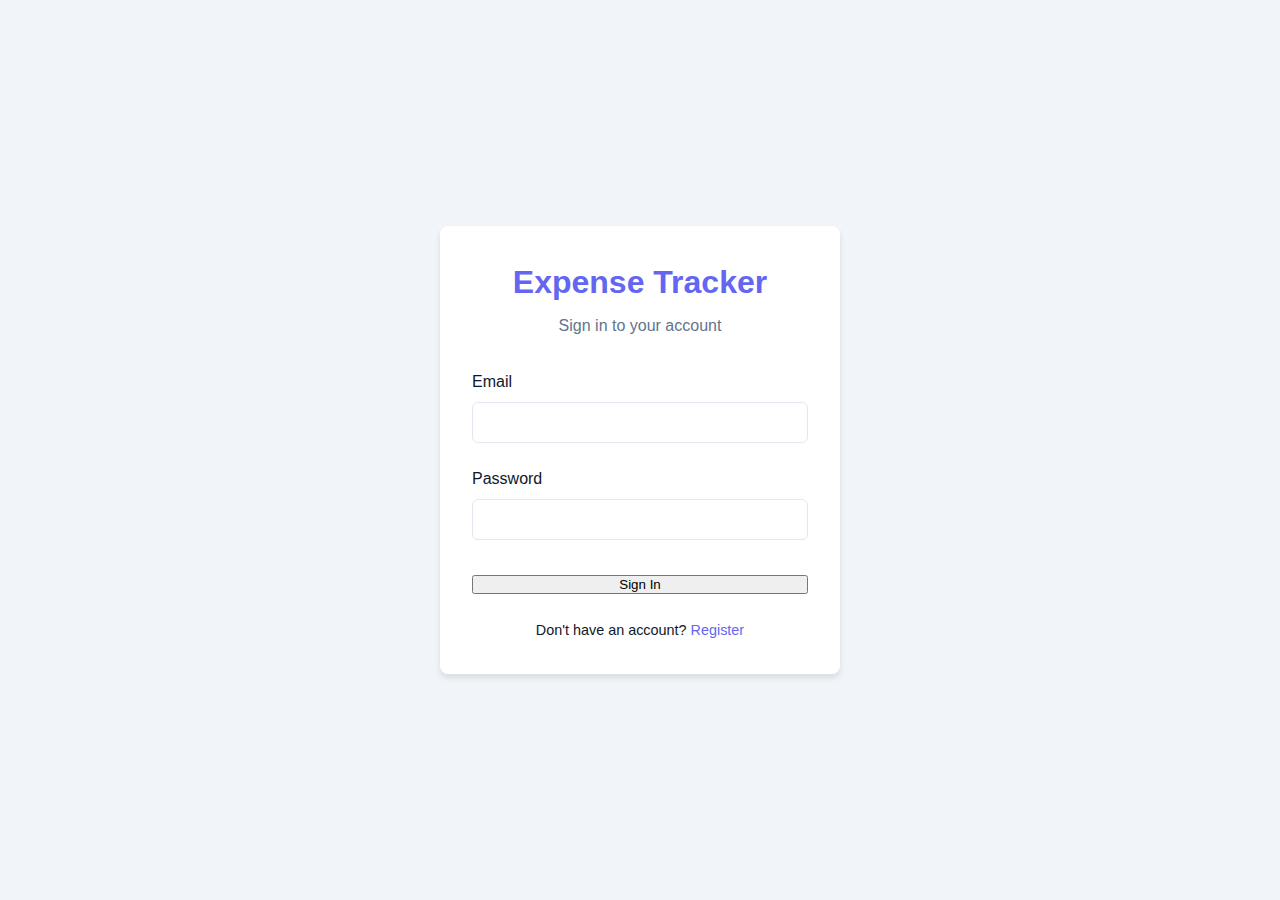
==== commit 29bdf176: "Reverted to commit 08a3c5b66c383b0fd42ea7e33396f196f3ccd31c" ====
--- a/login.html
+++ b/login.html
@@ -10,38 +10,33 @@
   <link rel="stylesheet" href="css/auth.css">
 </head>
 <body>
-  <!-- Toast container for notifications -->
-  <div id="toast-container"></div>
-  
   <div class="auth-container">
     <div class="auth-card">
       <div class="auth-header">
-        <h1>ExTrack</h1>
+        <h1>Expense Tracker</h1>
         <p>Sign in to your account</p>
       </div>
-      
       <form id="login-form">
         <div class="form-group">
           <label for="email">Email</label>
-          <input type="email" id="email" placeholder="Email address" required>
+          <input type="email" id="email" required>
         </div>
-        
         <div class="form-group">
           <label for="password">Password</label>
-          <input type="password" id="password" placeholder="Password" required>
+          <input type="password" id="password" required>
         </div>
-        
         <div class="form-actions">
           <button type="submit" class="btn btn-primary btn-block">Sign In</button>
         </div>
       </form>
-      
       <div class="auth-footer">
-        Don't have an account? <a href="register.html">Register</a>
+        <p>Don't have an account? <a href="register.html">Register</a></p>
       </div>
     </div>
   </div>
-  
+
+  <div id="toast-container"></div>
+
   <script src="js/auth.js"></script>
 </body>
 </html>
--- a/css/styles.css
+++ b/css/styles.css
@@ -1,54 +1,38 @@
-
-/* Variables */
 :root {
-  --background: #f8fafc;
-  --foreground: #1e293b;
-  --primary: #0ea5e9;
-  --primary-foreground: #f8fafc;
-  --secondary: #f1f5f9;
-  --secondary-foreground: #1e293b;
-  --muted: #e2e8f0;
-  --muted-foreground: #64748b;
-  --accent: #f1f5f9;
-  --accent-foreground: #1e293b;
-  --destructive: #ef4444;
-  --destructive-foreground: #f8fafc;
-  --border: #e2e8f0;
-  --input: #e2e8f0;
-  --radius: 0.5rem;
-  --sidebar-width: 250px;
-  --sidebar-background: #f8fafc;
-  --sidebar-foreground: #64748b;
-  --sidebar-border: #e2e8f0;
-  --sidebar-accent: #f1f5f9;
+  --primary: #6366f1;
+  --primary-hover: #4f46e5;
+  --secondary: #e2e8f0;
+  --danger: #ef4444;
+  --danger-hover: #dc2626;
+  --success: #10b981;
+  --warning: #f59e0b;
+  --background: #f1f5f9;
+  --card-bg: #ffffff;
+  --text-primary: #0f172a;
+  --text-secondary: #64748b;
+  --border-color: #e2e8f0;
+  --income: #10b981;
   --expense: #ef4444;
-  --income: #10b981;
-  --balance: #6366f1;
-}
-
-/* Dark mode colors - will be toggled by JavaScript */
+  --income-light: rgba(16, 185, 129, 0.1);
+  --expense-light: rgba(239, 68, 68, 0.1);
+  --sidebar-bg: #0f172a;
+  --sidebar-text: #e2e8f0;
+  --sidebar-active: #6366f1;
+  --sidebar-hover: #1e293b;
+  --sidebar-border: #1e293b;
+}
+
 .dark-mode {
   --background: #0f172a;
-  --foreground: #f8fafc;
-  --primary: #0ea5e9;
-  --primary-foreground: #f8fafc;
-  --secondary: #1e293b;
-  --secondary-foreground: #f8fafc;
-  --muted: #334155;
-  --muted-foreground: #94a3b8;
-  --accent: #1e293b;
-  --accent-foreground: #f8fafc;
-  --destructive: #ef4444;
-  --destructive-foreground: #f8fafc;
-  --border: #1e293b;
-  --input: #1e293b;
-  --sidebar-background: #0f172a;
-  --sidebar-foreground: #94a3b8;
+  --card-bg: #1e293b;
+  --text-primary: #f8fafc;
+  --text-secondary: #94a3b8;
+  --border-color: #334155;
+  --sidebar-bg: #020617;
+  --sidebar-hover: #0f172a;
   --sidebar-border: #1e293b;
-  --sidebar-accent: #1e293b;
-}
-
-/* Reset */
+}
+
 * {
   margin: 0;
   padding: 0;
@@ -56,823 +40,215 @@
 }
 
 body {
-  font-family: -apple-system, BlinkMacSystemFont, "Segoe UI", Roboto, "Helvetica Neue", Arial, sans-serif;
+  font-family: 'Inter', -apple-system, BlinkMacSystemFont, 'Segoe UI', Roboto, Oxygen, Ubuntu, Cantarell, 'Open Sans', 'Helvetica Neue', sans-serif;
   background-color: var(--background);
-  color: var(--foreground);
+  color: var(--text-primary);
   line-height: 1.5;
 }
 
-a {
-  color: inherit;
-  text-decoration: none;
-}
-
-/* Layout */
-.app-container {
-  display: flex;
-  min-height: 100vh;
-}
-
-.sidebar {
-  position: fixed;
-  width: var(--sidebar-width);
-  height: 100vh;
-  background-color: var(--sidebar-background);
-  border-right: 1px solid var(--sidebar-border);
-  display: flex;
-  flex-direction: column;
-  transition: transform 0.3s ease;
-  z-index: 50;
-}
-
-.sidebar-header {
-  height: 4rem;
+/* Profile and Settings Styles */
+.settings-container {
+  display: grid;
+  gap: 1.5rem;
+}
+
+.settings-section {
+  margin-bottom: 1.5rem;
+}
+
+.settings-section h3 {
+  margin-bottom: 1rem;
+  color: var(--text-primary);
+  font-size: 1.25rem;
+}
+
+.profile-card, .settings-card {
+  background-color: var(--card-bg);
+  border-radius: 0.5rem;
+  box-shadow: 0 1px 3px rgba(0, 0, 0, 0.1);
+  padding: 1.5rem;
+}
+
+.profile-header {
+  display: flex;
+  align-items: center;
+  margin-bottom: 1.5rem;
+}
+
+.profile-avatar {
+  position: relative;
+  width: 80px;
+  height: 80px;
+  border-radius: 50%;
+  overflow: hidden;
+  margin-right: 1.5rem;
+}
+
+.profile-avatar img {
+  width: 100%;
+  height: 100%;
+  object-fit: cover;
+}
+
+.avatar-overlay {
+  position: absolute;
+  top: 0;
+  left: 0;
+  width: 100%;
+  height: 100%;
+  background-color: rgba(0, 0, 0, 0.5);
   display: flex;
   align-items: center;
   justify-content: center;
-  border-bottom: 1px solid var(--sidebar-border);
-}
-
-.app-title {
-  font-size: 1.5rem;
-  font-weight: bold;
-  color: var(--primary);
-}
-
-.sidebar-nav {
-  flex: 1;
+  opacity: 0;
+  transition: opacity 0.2s ease;
+}
+
+.profile-avatar:hover .avatar-overlay {
+  opacity: 1;
+}
+
+.avatar-upload-label {
+  color: white;
+  cursor: pointer;
+  font-size: 1.25rem;
+}
+
+.profile-info h4 {
+  font-size: 1.25rem;
+  margin-bottom: 0.25rem;
+}
+
+.profile-info p {
+  color: var(--text-secondary);
+}
+
+.profile-actions {
+  display: flex;
+  justify-content: flex-end;
+}
+
+.setting-item {
+  display: flex;
+  justify-content: space-between;
+  align-items: center;
   padding: 1rem 0;
-  overflow-y: auto;
-}
-
-.nav-item {
-  display: flex;
-  align-items: center;
-  padding: 0.75rem 1.5rem;
-  margin: 0.25rem 0.5rem;
-  border-radius: var(--radius);
-  color: var(--sidebar-foreground);
-  transition: background-color 0.2s, color 0.2s;
-}
-
-.nav-item:hover {
-  background-color: var(--sidebar-accent);
-}
-
-.nav-item.active {
-  background-color: var(--primary);
-  color: var(--primary-foreground);
-}
-
-.nav-item i {
-  margin-right: 0.75rem;
-  width: 1.25rem;
-  text-align: center;
-}
-
-.sidebar-footer {
-  padding: 1rem;
-  border-top: 1px solid var(--sidebar-border);
-}
-
-.footer-item {
-  display: flex;
-  align-items: center;
-  padding: 0.75rem;
-  margin: 0.25rem 0;
-  border-radius: var(--radius);
-  color: var(--sidebar-foreground);
-  transition: background-color 0.2s;
-}
-
-.footer-item:hover {
-  background-color: var(--sidebar-accent);
-}
-
-.footer-item i {
-  margin-right: 0.75rem;
-  width: 1.25rem;
-  text-align: center;
-}
-
-.main-content {
-  flex: 1;
-  margin-left: var(--sidebar-width);
-  transition: margin-left 0.3s ease;
-}
-
-.mobile-menu-toggle {
-  display: none;
-  position: fixed;
-  top: 1rem;
-  left: 1rem;
-  width: 2.5rem;
-  height: 2.5rem;
-  background-color: var(--background);
-  border: 1px solid var(--border);
-  border-radius: var(--radius);
-  z-index: 40;
+  border-bottom: 1px solid var(--border-color);
+}
+
+.setting-item:last-child {
+  border-bottom: none;
+}
+
+.setting-info h4 {
+  margin-bottom: 0.25rem;
+}
+
+.setting-info p {
+  color: var(--text-secondary);
+  font-size: 0.875rem;
+}
+
+.switch {
+  position: relative;
+  display: inline-block;
+  width: 50px;
+  height: 24px;
+}
+
+.switch input {
+  opacity: 0;
+  width: 0;
+  height: 0;
+}
+
+.slider {
+  position: absolute;
   cursor: pointer;
-}
-
-/* Pages */
-.page-container {
-  padding: 2rem;
-}
-
-.page {
-  display: none;
-}
-
-.page.active {
-  display: block;
-  animation: fadeIn 0.3s ease;
-}
-
-.page-header {
-  display: flex;
-  justify-content: space-between;
-  align-items: center;
-  margin-bottom: 2rem;
-}
-
-.page-header h1 {
-  font-size: 2rem;
-  font-weight: bold;
-}
-
-.subtitle {
-  color: var(--muted-foreground);
-  margin-top: 0.5rem;
-}
-
-/* Buttons */
-.btn {
-  display: inline-flex;
-  align-items: center;
-  justify-content: center;
-  border-radius: var(--radius);
-  padding: 0.5rem 1rem;
-  font-size: 0.875rem;
-  font-weight: 500;
-  cursor: pointer;
-  transition: background-color 0.2s, border-color 0.2s, color 0.2s;
-  border: 1px solid transparent;
-}
-
-.btn i {
-  margin-right: 0.5rem;
-}
-
-.btn-primary {
-  background-color: var(--primary);
-  color: var(--primary-foreground);
-}
-
-.btn-primary:hover {
-  background-color: var(--primary);
-  filter: brightness(90%);
-}
-
-.btn-secondary {
-  background-color: var(--secondary);
-  color: var(--secondary-foreground);
-}
-
-.btn-secondary:hover {
-  background-color: var(--secondary);
-  filter: brightness(90%);
-}
-
-.btn-outline {
-  background-color: transparent;
-  border-color: var(--border);
-  color: var(--foreground);
-}
-
-.btn-outline:hover {
-  background-color: var(--accent);
-}
-
-.btn-danger {
-  background-color: var(--destructive);
-  color: var(--destructive-foreground);
-}
-
-.btn-danger:hover {
-  background-color: var(--destructive);
-  filter: brightness(90%);
-}
-
-/* Dashboard */
-.dashboard-summary {
-  display: grid;
-  grid-template-columns: repeat(auto-fit, minmax(300px, 1fr));
-  gap: 1.5rem;
-  margin-bottom: 2rem;
-}
-
-.summary-card {
-  display: flex;
-  align-items: center;
-  padding: 1.5rem;
-  background-color: white;
-  border-radius: var(--radius);
-  box-shadow: 0 1px 3px rgba(0, 0, 0, 0.1);
-}
-
-.card-icon {
-  display: flex;
-  align-items: center;
-  justify-content: center;
-  width: 3rem;
-  height: 3rem;
-  border-radius: 50%;
-  margin-right: 1rem;
-}
-
-.income-icon {
-  background-color: rgba(16, 185, 129, 0.1);
-  color: var(--income);
-}
-
-.expense-icon {
-  background-color: rgba(239, 68, 68, 0.1);
-  color: var(--expense);
-}
-
-.balance-icon {
-  background-color: rgba(99, 102, 241, 0.1);
-  color: var(--balance);
-}
-
-.card-content h3 {
-  font-size: 0.875rem;
-  font-weight: 500;
-  color: var(--muted-foreground);
-}
-
-.amount {
-  font-size: 1.5rem;
-  font-weight: bold;
-  margin: 0.25rem 0;
-}
-
-.period {
-  font-size: 0.75rem;
-  color: var(--muted-foreground);
-}
-
-.dashboard-charts {
-  display: grid;
-  grid-template-columns: repeat(auto-fit, minmax(400px, 1fr));
-  gap: 1.5rem;
-  margin-bottom: 2rem;
-}
-
-.chart-container {
-  background-color: white;
-  padding: 1.5rem;
-  border-radius: var(--radius);
-  box-shadow: 0 1px 3px rgba(0, 0, 0, 0.1);
-}
-
-.chart-container h3 {
-  margin-bottom: 1rem;
-  font-weight: 600;
-}
-
-.section-header {
-  display: flex;
-  justify-content: space-between;
-  align-items: center;
-  margin-bottom: 1rem;
-}
-
-.section-header h3 {
-  font-size: 1.25rem;
-  font-weight: 600;
-}
-
-.view-all {
-  color: var(--primary);
-  font-size: 0.875rem;
-  font-weight: 500;
-}
-
-.view-all:hover {
-  text-decoration: underline;
-}
-
-.recent-transactions {
-  background-color: white;
-  padding: 1.5rem;
-  border-radius: var(--radius);
-  box-shadow: 0 1px 3px rgba(0, 0, 0, 0.1);
-}
-
-.transactions-list {
-  margin-top: 1rem;
-}
-
-.transaction-item {
-  display: flex;
-  align-items: center;
-  padding: 1rem 0;
-  border-bottom: 1px solid var(--border);
-}
-
-.transaction-item:last-child {
-  border-bottom: none;
-}
-
-.transaction-category {
-  width: 2.5rem;
-  height: 2.5rem;
-  display: flex;
-  align-items: center;
-  justify-content: center;
-  border-radius: 50%;
-  margin-right: 1rem;
-}
-
-.transaction-details {
-  flex: 1;
-}
-
-.transaction-title {
-  font-weight: 500;
-}
-
-.transaction-date {
-  font-size: 0.75rem;
-  color: var(--muted-foreground);
-}
-
-.transaction-amount {
-  font-weight: 600;
-}
-
-.income-amount {
-  color: var(--income);
-}
-
-.expense-amount {
-  color: var(--expense);
-}
-
-/* Transactions Page */
-.filters {
-  display: flex;
-  flex-wrap: wrap;
-  gap: 1rem;
-  margin-bottom: 1.5rem;
-  padding: 1rem;
-  background-color: white;
-  border-radius: var(--radius);
-  box-shadow: 0 1px 3px rgba(0, 0, 0, 0.1);
-}
-
-.filter-group {
-  display: flex;
-  flex-direction: column;
-}
-
-.filter-group label {
-  font-size: 0.75rem;
-  font-weight: 500;
-  margin-bottom: 0.25rem;
-  color: var(--muted-foreground);
-}
-
-.filter-group input, .filter-group select {
-  padding: 0.5rem;
-  border-radius: var(--radius);
-  border: 1px solid var(--border);
-  background-color: var(--background);
-  min-width: 150px;
-}
-
-.transactions-container {
-  background-color: white;
-  border-radius: var(--radius);
-  box-shadow: 0 1px 3px rgba(0, 0, 0, 0.1);
-  overflow: hidden;
-}
-
-.transactions-table {
-  width: 100%;
-  border-collapse: collapse;
-}
-
-.transactions-table th, .transactions-table td {
-  padding: 1rem;
-  text-align: left;
-  border-bottom: 1px solid var(--border);
-}
-
-.transactions-table th {
-  font-weight: 500;
-  color: var(--muted-foreground);
-  background-color: var(--secondary);
-}
-
-.transaction-actions {
-  display: flex;
-  gap: 0.5rem;
-}
-
-.action-btn {
-  width: 2rem;
-  height: 2rem;
-  display: flex;
-  align-items: center;
-  justify-content: center;
-  border-radius: var(--radius);
-  cursor: pointer;
-  transition: background-color 0.2s;
-}
-
-.action-btn:hover {
-  background-color: var(--accent);
-}
-
-.edit-btn {
-  color: var(--primary);
-}
-
-.delete-btn {
-  color: var(--destructive);
-}
-
-/* Categories Page */
-.categories-container {
-  display: grid;
-  grid-template-columns: repeat(auto-fit, minmax(300px, 1fr));
-  gap: 2rem;
-}
-
-.category-type h2 {
-  margin-bottom: 1rem;
-  font-weight: 600;
-}
-
-.categories-grid {
-  display: grid;
-  grid-template-columns: repeat(auto-fill, minmax(150px, 1fr));
-  gap: 1rem;
-}
-
-.category-card {
-  position: relative;
-  display: flex;
-  flex-direction: column;
-  align-items: center;
-  padding: 1.5rem;
-  background-color: white;
-  border-radius: var(--radius);
-  box-shadow: 0 1px 3px rgba(0, 0, 0, 0.1);
-}
-
-.category-icon {
-  display: flex;
-  align-items: center;
-  justify-content: center;
-  width: 3rem;
-  height: 3rem;
-  border-radius: 50%;
-  margin-bottom: 0.75rem;
-}
-
-.category-name {
-  font-weight: 500;
-  text-align: center;
-}
-
-.category-actions {
-  position: absolute;
-  top: 0.5rem;
-  right: 0.5rem;
-  display: flex;
-  gap: 0.25rem;
-}
-
-.category-actions button {
-  width: 1.5rem;
-  height: 1.5rem;
-  display: flex;
-  align-items: center;
-  justify-content: center;
-  background-color: transparent;
-  border: none;
-  border-radius: var(--radius);
-  cursor: pointer;
-  color: var(--muted-foreground);
-  transition: background-color 0.2s, color 0.2s;
-}
-
-.category-actions button:hover {
-  background-color: var(--accent);
-  color: var(--foreground);
-}
-
-/* Budgets Page */
-.budgets-container {
-  display: grid;
-  grid-template-columns: repeat(auto-fill, minmax(300px, 1fr));
-  gap: 1.5rem;
-}
-
-.budget-card {
-  display: flex;
-  flex-direction: column;
-  background-color: white;
-  border-radius: var(--radius);
-  box-shadow: 0 1px 3px rgba(0, 0, 0, 0.1);
-  overflow: hidden;
-}
-
-.budget-header {
-  display: flex;
-  justify-content: space-between;
-  align-items: flex-start;
-  padding: 1.5rem 1.5rem 0.5rem;
-}
-
-.budget-title {
-  font-weight: 600;
-}
-
-.budget-period {
-  font-size: 0.75rem;
-  color: var(--muted-foreground);
-}
-
-.budget-content {
-  padding: 0.5rem 1.5rem 1.5rem;
-}
-
-.budget-progress {
-  margin: 0.5rem 0 1rem;
-}
-
-.progress-info {
-  display: flex;
-  justify-content: space-between;
-  font-size: 0.875rem;
-  margin-bottom: 0.5rem;
-}
-
-.progress-bar {
-  height: 0.5rem;
-  background-color: var(--muted);
-  border-radius: 1rem;
-  overflow: hidden;
-}
-
-.progress-value {
-  height: 100%;
-  background-color: var(--primary);
-  transition: width 0.3s ease;
-}
-
-.budget-progress.warning .progress-value {
-  background-color: #f59e0b;
-}
-
-.budget-progress.danger .progress-value {
-  background-color: var(--destructive);
-}
-
-.budget-footer {
-  display: flex;
-  justify-content: space-between;
-  padding: 1rem 1.5rem;
-  border-top: 1px solid var(--border);
-  font-size: 0.875rem;
-}
-
-.remaining-label {
-  color: var(--muted-foreground);
-}
-
-.remaining-value {
-  font-weight: 500;
-}
-
-.remaining-value.danger {
-  color: var(--destructive);
-}
-
-.budget-alert {
-  display: flex;
-  align-items: center;
-  padding: 0.75rem 1.5rem;
-  gap: 0.5rem;
-  background-color: rgba(239, 68, 68, 0.1);
-  color: var(--destructive);
-  font-size: 0.75rem;
-  border-top: 1px solid rgba(239, 68, 68, 0.2);
-}
-
-/* Reports Page */
-.report-actions {
-  display: flex;
-  align-items: center;
-  gap: 1rem;
-}
-
-.date-picker {
-  display: flex;
-  align-items: center;
-  background-color: white;
-  border-radius: var(--radius);
-  padding: 0.5rem;
-  box-shadow: 0 1px 3px rgba(0, 0, 0, 0.1);
-}
-
-.date-picker button {
-  background: transparent;
-  border: none;
-  cursor: pointer;
-  width: 2rem;
-  height: 2rem;
-  display: flex;
-  align-items: center;
-  justify-content: center;
-  color: var(--muted-foreground);
-}
-
-.date-picker button:hover {
-  color: var(--foreground);
-  background-color: var(--accent);
-  border-radius: var(--radius);
-}
-
-#current-month {
-  margin: 0 0.5rem;
-  font-weight: 500;
-}
-
-.reports-container {
-  display: grid;
-  grid-template-columns: repeat(auto-fit, minmax(400px, 1fr));
-  gap: 1.5rem;
-}
-
-.report-section {
-  background-color: white;
-  padding: 1.5rem;
-  border-radius: var(--radius);
-  box-shadow: 0 1px 3px rgba(0, 0, 0, 0.1);
-}
-
-.report-section h2 {
-  margin-bottom: 1rem;
-  font-weight: 600;
-}
-
-/* Modals */
-.modal {
-  display: none;
-  position: fixed;
   top: 0;
   left: 0;
   right: 0;
   bottom: 0;
-  background-color: rgba(0, 0, 0, 0.5);
-  align-items: center;
-  justify-content: center;
-  z-index: 100;
-  padding: 1rem;
-}
-
-.modal.show {
-  display: flex;
-  animation: fadeIn 0.3s ease;
-}
-
-.modal-content {
+  background-color: var(--secondary);
+  transition: .4s;
+}
+
+.slider:before {
+  position: absolute;
+  content: "";
+  height: 18px;
+  width: 18px;
+  left: 3px;
+  bottom: 3px;
   background-color: white;
-  border-radius: var(--radius);
+  transition: .4s;
+}
+
+input:checked + .slider {
+  background-color: var(--primary);
+}
+
+input:focus + .slider {
+  box-shadow: 0 0 1px var(--primary);
+}
+
+input:checked + .slider:before {
+  transform: translateX(26px);
+}
+
+.slider.round {
+  border-radius: 24px;
+}
+
+.slider.round:before {
+  border-radius: 50%;
+}
+
+.danger-zone {
+  border-top: 1px dashed var(--danger);
+  margin-top: 1rem;
+  padding-top: 1rem;
+}
+
+select {
+  padding: 0.5rem;
+  border-radius: 0.25rem;
+  border: 1px solid var(--border-color);
+  background-color: var(--card-bg);
+  color: var(--text-primary);
+  font-size: 0.875rem;
+}
+
+.user-avatar {
+  width: 40px;
+  height: 40px;
+  border-radius: 50%;
+  overflow: hidden;
+  cursor: pointer;
+}
+
+.user-avatar img {
   width: 100%;
-  max-width: 500px;
-  max-height: 90vh;
-  overflow-y: auto;
-  box-shadow: 0 10px 25px rgba(0, 0, 0, 0.1);
-}
-
-.modal-header {
-  display: flex;
-  justify-content: space-between;
-  align-items: center;
-  padding: 1.5rem;
-  border-bottom: 1px solid var(--border);
-}
-
-.modal-header h2 {
-  font-size: 1.25rem;
-  font-weight: 600;
-}
-
-.close-modal {
-  background: none;
-  border: none;
-  font-size: 1.5rem;
-  cursor: pointer;
-  color: var(--muted-foreground);
-}
-
-.close-modal:hover {
-  color: var(--foreground);
-}
-
-.modal-body {
-  padding: 1.5rem;
-}
-
-.form-group {
-  margin-bottom: 1.5rem;
-}
-
-.form-group label {
-  display: block;
-  margin-bottom: 0.5rem;
-  font-size: 0.875rem;
-  font-weight: 500;
-}
-
-.form-group input, .form-group select, .form-group textarea {
-  width: 100%;
-  padding: 0.75rem;
-  border-radius: var(--radius);
-  border: 1px solid var(--border);
-  background-color: var(--background);
-  font-size: 0.875rem;
-}
-
-.form-group textarea {
-  min-height: 100px;
-  resize: vertical;
-}
-
-.tab-selector {
-  display: flex;
-  border-radius: var(--radius);
-  overflow: hidden;
-}
-
-.tab {
-  flex: 1;
-  text-align: center;
-  padding: 0.75rem;
-  background-color: var(--muted);
-  border: none;
-  cursor: pointer;
-  transition: background-color 0.2s, color 0.2s;
-  font-size: 0.875rem;
-  font-weight: 500;
-  color: var(--muted-foreground);
-}
-
-.tab.active {
-  background-color: var(--primary);
-  color: var(--primary-foreground);
-}
-
-.icon-selector {
-  display: grid;
-  grid-template-columns: repeat(4, 1fr);
-  gap: 0.5rem;
-  margin-top: 0.5rem;
-}
-
-.icon-option {
-  display: flex;
-  align-items: center;
-  justify-content: center;
-  width: 3rem;
-  height: 3rem;
-  border-radius: var(--radius);
-  border: 1px solid var(--border);
-  cursor: pointer;
-  transition: border-color 0.2s, background-color 0.2s;
-}
-
-.icon-option:hover {
-  background-color: var(--accent);
-}
-
-.icon-option.selected {
-  border-color: var(--primary);
-  background-color: rgba(14, 165, 233, 0.1);
-}
-
-.form-actions {
-  display: flex;
-  justify-content: flex-end;
-  gap: 1rem;
-  margin-top: 2rem;
+  height: 100%;
+  object-fit: cover;
+}
+
+/* Make sure modals are on top */
+.modal {
+  z-index: 1000;
+}
+
+/* Additional responsive styles */
+@media (min-width: 768px) {
+  .settings-container {
+    grid-template-columns: 1fr;
+  }
+}
+
+@media (min-width: 1024px) {
+  .settings-container {
+    grid-template-columns: 1fr 1fr;
+  }
 }
 
 /* Toast Notifications */
@@ -987,347 +363,3 @@
     opacity: 0;
   }
 }
-
-/* Empty States */
-.empty-state {
-  display: flex;
-  flex-direction: column;
-  align-items: center;
-  justify-content: center;
-  padding: 3rem;
-  text-align: center;
-}
-
-.empty-state i {
-  font-size: 3rem;
-  color: var(--muted);
-  margin-bottom: 1rem;
-}
-
-.empty-state p {
-  font-size: 1.125rem;
-  font-weight: 500;
-  color: var(--muted-foreground);
-  margin-bottom: 1.5rem;
-}
-
-.empty-description {
-  font-size: 0.875rem !important;
-  font-weight: normal !important;
-  margin-top: -1rem !important;
-  margin-bottom: 1.5rem !important;
-}
-
-/* Animations */
-@keyframes fadeIn {
-  from {
-    opacity: 0;
-  }
-  to {
-    opacity: 1;
-  }
-}
-
-@keyframes slideIn {
-  from {
-    transform: translateY(1rem);
-    opacity: 0;
-  }
-  to {
-    transform: translateY(0);
-    opacity: 1;
-  }
-}
-
-/* Media Queries for Responsive Design */
-@media (max-width: 1024px) {
-  .dashboard-charts, .reports-container {
-    grid-template-columns: 1fr;
-  }
-}
-
-@media (max-width: 768px) {
-  .sidebar {
-    transform: translateX(-100%);
-  }
-  
-  .sidebar.open {
-    transform: translateX(0);
-  }
-  
-  .main-content {
-    margin-left: 0;
-  }
-  
-  .mobile-menu-toggle {
-    display: flex;
-    align-items: center;
-    justify-content: center;
-  }
-  
-  .page-container {
-    padding: 1rem;
-    padding-top: 3.5rem;
-  }
-  
-  .dashboard-summary {
-    grid-template-columns: 1fr;
-  }
-  
-  .filters {
-    flex-direction: column;
-  }
-  
-  .transactions-table th:nth-child(3),
-  .transactions-table td:nth-child(3) {
-    display: none;
-  }
-  
-  .categories-container,
-  .budgets-container {
-    grid-template-columns: 1fr;
-  }
-}
-
-@media (max-width: 480px) {
-  .page-header {
-    flex-direction: column;
-    align-items: flex-start;
-    gap: 1rem;
-  }
-  
-  .report-actions {
-    flex-direction: column;
-    align-items: flex-start;
-    gap: 1rem;
-  }
-  
-  .transactions-table th:nth-child(4),
-  .transactions-table td:nth-child(4) {
-    display: none;
-  }
-}
-
-/* Badge */
-.badge {
-  display: inline-flex;
-  align-items: center;
-  gap: 0.25rem;
-  padding: 0.25rem 0.5rem;
-  border-radius: 0.25rem;
-  font-size: 0.75rem;
-  font-weight: 500;
-}
-
-/* User Info */
-.user-profile {
-  display: flex;
-  align-items: center;
-}
-
-.user-avatar {
-  width: 2.5rem;
-  height: 2.5rem;
-  border-radius: 50%;
-  overflow: hidden;
-  margin-right: 0.75rem;
-}
-
-.user-avatar img {
-  width: 100%;
-  height: 100%;
-  object-fit: cover;
-}
-
-.user-info {
-  display: flex;
-  flex-direction: column;
-}
-
-#user-name {
-  font-weight: 500;
-}
-
-#user-email {
-  font-size: 0.75rem;
-  color: var(--muted-foreground);
-}
-
-/* Settings page */
-.settings-container {
-  display: grid;
-  grid-template-columns: repeat(auto-fit, minmax(300px, 1fr));
-  gap: 2rem;
-}
-
-.profile-card, .settings-card {
-  background-color: white;
-  border-radius: var(--radius);
-  box-shadow: 0 1px 3px rgba(0, 0, 0, 0.1);
-  padding: 1.5rem;
-}
-
-.settings-card h3 {
-  font-size: 1.25rem;
-  font-weight: 600;
-  margin-bottom: 1.5rem;
-}
-
-.profile-header {
-  display: flex;
-  align-items: center;
-  margin-bottom: 1.5rem;
-}
-
-.profile-avatar {
-  position: relative;
-  width: 5rem;
-  height: 5rem;
-  border-radius: 50%;
-  overflow: hidden;
-  margin-right: 1.5rem;
-}
-
-.profile-avatar img {
-  width: 100%;
-  height: 100%;
-  object-fit: cover;
-}
-
-.avatar-overlay {
-  position: absolute;
-  top: 0;
-  left: 0;
-  width: 100%;
-  height: 100%;
-  background-color: rgba(0, 0, 0, 0.5);
-  display: flex;
-  align-items: center;
-  justify-content: center;
-  opacity: 0;
-  transition: opacity 0.2s ease;
-}
-
-.profile-avatar:hover .avatar-overlay {
-  opacity: 1;
-}
-
-.avatar-upload-label {
-  color: white;
-  cursor: pointer;
-}
-
-.profile-info h4 {
-  font-size: 1.25rem;
-  margin-bottom: 0.25rem;
-}
-
-.setting-item {
-  display: flex;
-  justify-content: space-between;
-  align-items: center;
-  padding: 1rem 0;
-  border-bottom: 1px solid var(--border);
-}
-
-.setting-item:last-child {
-  border-bottom: none;
-}
-
-.setting-info h4 {
-  margin-bottom: 0.25rem;
-}
-
-.setting-info p {
-  font-size: 0.875rem;
-  color: var(--muted-foreground);
-}
-
-.switch {
-  position: relative;
-  display: inline-block;
-  width: 3.5rem;
-  height: 1.75rem;
-}
-
-.switch input {
-  opacity: 0;
-  width: 0;
-  height: 0;
-}
-
-.slider {
-  position: absolute;
-  cursor: pointer;
-  top: 0;
-  left: 0;
-  right: 0;
-  bottom: 0;
-  background-color: var(--muted);
-  transition: .4s;
-  border-radius: 1.75rem;
-}
-
-.slider:before {
-  position: absolute;
-  content: "";
-  height: 1.25rem;
-  width: 1.25rem;
-  left: 0.25rem;
-  bottom: 0.25rem;
-  background-color: white;
-  transition: .4s;
-  border-radius: 50%;
-}
-
-input:checked + .slider {
-  background-color: var(--primary);
-}
-
-input:checked + .slider:before {
-  transform: translateX(1.75rem);
-}
-
-.danger-zone {
-  border-top: 1px dashed var(--destructive);
-  margin-top: 1.5rem;
-  padding-top: 1.5rem;
-}
-
-.danger-zone h4 {
-  font-size: 1rem;
-  font-weight: 600;
-  margin-bottom: 0.5rem;
-  color: var(--destructive);
-}
-
-.danger-zone p {
-  font-size: 0.875rem;
-  color: var(--muted-foreground);
-  margin-bottom: 1rem;
-}
-
-/* Fix for dark mode */
-.dark-mode .modal-content,
-.dark-mode .summary-card,
-.dark-mode .chart-container,
-.dark-mode .recent-transactions,
-.dark-mode .filters,
-.dark-mode .transactions-container,
-.dark-mode .category-card,
-.dark-mode .budget-card,
-.dark-mode .report-section,
-.dark-mode .profile-card,
-.dark-mode .settings-card,
-.dark-mode .date-picker {
-  background-color: var(--secondary);
-}
-
-.dark-mode .toast {
-  background-color: var(--secondary);
-  color: var(--foreground);
-}
-
-.btn-block {
-  width: 100%;
-}
--- a/css/auth.css
+++ b/css/auth.css
@@ -9,7 +9,7 @@
 }
 
 .auth-card {
-  background-color: white;
+  background-color: var(--card-bg);
   border-radius: 0.5rem;
   box-shadow: 0 4px 6px rgba(0, 0, 0, 0.1);
   width: 100%;
@@ -25,12 +25,10 @@
 .auth-header h1 {
   color: var(--primary);
   margin-bottom: 0.5rem;
-  font-size: 2rem;
-  font-weight: bold;
 }
 
 .auth-header p {
-  color: var(--muted-foreground);
+  color: var(--text-secondary);
 }
 
 .form-group {
@@ -41,23 +39,23 @@
   display: block;
   margin-bottom: 0.5rem;
   font-weight: 500;
-  color: var(--foreground);
+  color: var(--text-primary);
 }
 
 .form-group input {
   width: 100%;
   padding: 0.75rem;
-  border: 1px solid var(--border);
+  border: 1px solid var(--border-color);
   border-radius: 0.375rem;
-  background-color: var(--background);
-  color: var(--foreground);
+  background-color: var(--card-bg);
+  color: var(--text-primary);
   transition: border-color 0.2s, box-shadow 0.2s;
 }
 
 .form-group input:focus {
   outline: none;
   border-color: var(--primary);
-  box-shadow: 0 0 0 3px rgba(14, 165, 233, 0.1);
+  box-shadow: 0 0 0 3px rgba(99, 102, 241, 0.1);
 }
 
 .form-actions {
@@ -68,7 +66,6 @@
   text-align: center;
   margin-top: 1.5rem;
   font-size: 0.9rem;
-  color: var(--muted-foreground);
 }
 
 .auth-footer a {
@@ -80,38 +77,12 @@
   text-decoration: underline;
 }
 
-/* Dark mode */
-.dark-mode .auth-card {
-  background-color: var(--secondary);
+.btn-block {
+  width: 100%;
 }
 
-.dark-mode .auth-header h1 {
-  color: var(--primary);
+@media (max-width: 480px) {
+  .auth-card {
+    padding: 1.5rem;
+  }
 }
-
-.dark-mode .auth-header p {
-  color: var(--muted-foreground);
-}
-
-.dark-mode .form-group label {
-  color: var(--foreground);
-}
-
-.dark-mode .form-group input {
-  background-color: var(--secondary);
-  border-color: var(--border);
-  color: var(--foreground);
-}
-
-.dark-mode .form-group input:focus {
-  border-color: var(--primary);
-  box-shadow: 0 0 0 3px rgba(14, 165, 233, 0.2);
-}
-
-.dark-mode .auth-footer {
-  color: var(--muted-foreground);
-}
-
-.dark-mode .auth-footer a {
-  color: var(--primary);
-}
